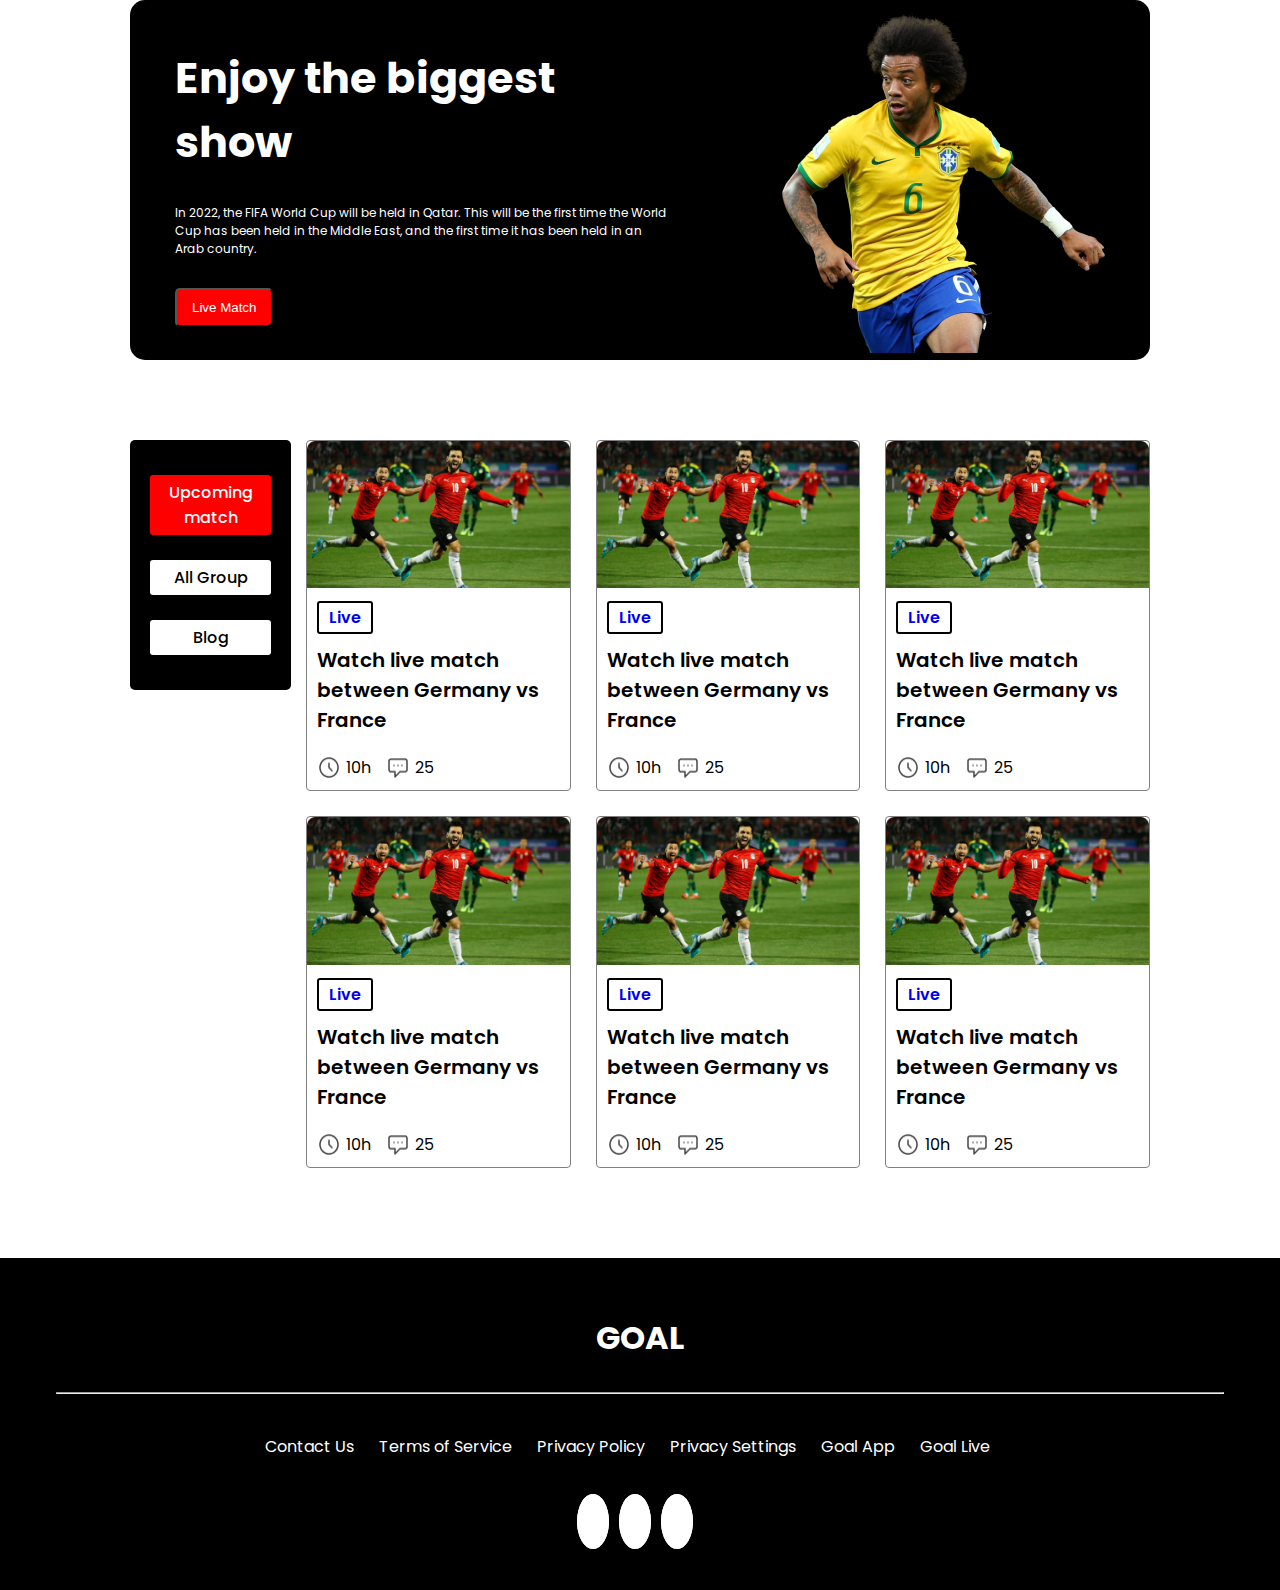
==== upcoming.html @ 7a88d8f7 "html file added" ====
<!DOCTYPE html>
<html lang="en">

<head>
    <meta charset="UTF-8">
    <meta http-equiv="X-UA-Compatible" content="IE=edge">
    <meta name="viewport" content="width=device-width, initial-scale=1.0">
    <link rel="stylesheet" href="https://cdnjs.cloudflare.com/ajax/libs/font-awesome/6.1.1/css/all.min.css"
        integrity="sha512-KfkfwYDsLkIlwQp6LFnl8zNdLGxu9YAA1QvwINks4PhcElQSvqcyVLLD9aMhXd13uQjoXtEKNosOWaZqXgel0g=="
        crossorigin="anonymous" referrerpolicy="no-referrer" />
    <link rel="preconnect" href="https://fonts.googleapis.com">
    <link rel="preconnect" href="https://fonts.gstatic.com" crossorigin>
    <link
        href="https://fonts.googleapis.com/css2?family=Poppins:wght@400;600;700&family=Quicksand&family=Roboto+Condensed&family=Wendy+One&display=swap"
        rel="stylesheet">
    <link rel="stylesheet" href="style.css">
    <title>FIFA-Worldcup</title>
</head>

<body>

    <!-- Header section start -->
    <header class="mx-130 flex-container">
        <div class="header__left">
            <h1 class="title">Enjoy the biggest show</h1>
            <p>In 2022, the FIFA World Cup will be held in Qatar. This will be the first time the World Cup has been
                held in the Middle East, and the first time it has been held in an Arab country. </p>
            <button>Live Match <i class="fa-solid fa-angle-right"></i></button>

        </div>
        <div class="header__right">
            <img src="images/Banner Image.png" alt="">
        </div>
    </header>

    <!-- Header section end -->

    <!-- Section start -->
    <section class="mx-130 ">
        <aside>
            <nav>
                <ul>
                    <li class="active"> <a href="upcoming.html">Upcoming match</a></li>
                    <li> <a href="all.html">All Group</a></li>
                    <li> <a href="index.html">Blog</a></li>

                </ul>
            </nav>
        </aside>
        <main>

            <div class="card">
                <img class="card-image" src="images/Blog Image.png" alt="">
                <div class="card-body">
                    <a href="#">Live</a>
                    <h2 class="card-title">Watch live match between Germany vs France</h2>
                </div>


                <div class="card-footer">
                    <div class="flex-container mr-15 m-flex">
                        <img src="icon/Time Icon.png" alt="">
                        <p>10h</p>
                    </div>
                    <div class="flex-container m-flex">
                        <img src="icon/Chat Icon.png" alt="">
                        <p>25</p>
                    </div>
                </div>



            </div>
            <div class="card">
                <img class="card-image" src="images/Blog Image.png" alt="">
                <div class="card-body">
                    <a href="#">Live</a>
                    <h2 class="card-title">Watch live match between Germany vs France</h2>
                </div>


                <div class="card-footer">
                    <div class="flex-container mr-15 m-flex">
                        <img src="icon/Time Icon.png" alt="">
                        <p>10h</p>
                    </div>
                    <div class="flex-container m-flex">
                        <img src="icon/Chat Icon.png" alt="">
                        <p>25</p>
                    </div>
                </div>



            </div>
            <div class="card">
                <img class="card-image" src="images/Blog Image.png" alt="">
                <div class="card-body">
                    <a href="#">Live</a>
                    <h2 class="card-title">Watch live match between Germany vs France</h2>
                </div>


                <div class="card-footer">
                    <div class="flex-container mr-15 m-flex">
                        <img src="icon/Time Icon.png" alt="">
                        <p>10h</p>
                    </div>
                    <div class="flex-container m-flex">
                        <img src="icon/Chat Icon.png" alt="">
                        <p>25</p>
                    </div>
                </div>



            </div>
            <div class="card">
                <img class="card-image" src="images/Blog Image.png" alt="">
                <div class="card-body">
                    <a href="#">Live</a>
                    <h2 class="card-title">Watch live match between Germany vs France</h2>
                </div>


                <div class="card-footer">
                    <div class="flex-container mr-15 m-flex">
                        <img src="icon/Time Icon.png" alt="">
                        <p>10h</p>
                    </div>
                    <div class="flex-container m-flex">
                        <img src="icon/Chat Icon.png" alt="">
                        <p>25</p>
                    </div>
                </div>



            </div>
            <div class="card">
                <img class="card-image" src="images/Blog Image.png" alt="">
                <div class="card-body">
                    <a href="#">Live</a>
                    <h2 class="card-title">Watch live match between Germany vs France</h2>
                </div>


                <div class="card-footer">
                    <div class="flex-container mr-15 m-flex">
                        <img src="icon/Time Icon.png" alt="">
                        <p>10h</p>
                    </div>
                    <div class="flex-container m-flex">
                        <img src="icon/Chat Icon.png" alt="">
                        <p>25</p>
                    </div>
                </div>



            </div>
            <div class="card">
                <img class="card-image" src="images/Blog Image.png" alt="">
                <div class="card-body">
                    <a href="#">Live</a>
                    <h2 class="card-title">Watch live match between Germany vs France</h2>
                </div>


                <div class="card-footer">
                    <div class="flex-container mr-15 m-flex">
                        <img src="icon/Time Icon.png" alt="">
                        <p>10h</p>
                    </div>
                    <div class="flex-container m-flex">
                        <img src="icon/Chat Icon.png" alt="">
                        <p>25</p>
                    </div>
                </div>



            </div>

        </main>

    </section>
    <div class="view">
        <a href="">View All</a>

    </div>
    <!-- Section End-->

    <footer>
        <div class="footer-title">
            <h1>GOAL</h1>
        </div>
        <hr>
        <nav class="footer-menu">
            <ul class="flex-container">
                <li><a href="">Contact Us</a></li>
                <li><a href="">Terms of Service</a></li>
                <li><a href="">Privacy Policy</a></li>
                <li><a href="">Privacy Settings</a></li>
                <li><a href="">Goal App</a></li>
                <li><a href="">Goal Live</a></li>
            </ul>
        </nav>
        <div class="social">
            <a href="https://www.facebook.com/"><i class="fa-brands fa-facebook"></i></a>
            <a href="https://twitter.com/"><i class="fa-brands fa-twitter"></i></a>
            <a href="https://instagram.com/"><i class="fa-brands fa-instagram"></i></a>



        </div>
    </footer>
</body>

</html>
---- style.css ----
* {
    margin: 0;
    padding: 0;

}

body {
    font-family: 'Poppins', sans-serif;
}

.flex-container {
    display: flex;
}

.mx-130 {
    margin: 0 130px;
}




header {
    background-color: black;
    color: white;
    display: flex;
    align-items: center;
    justify-content: center;
    margin-top: 42px;
    padding: 13px 45px 0;
    border-radius: 15px;

}


.header__left {
    padding-right: 40px;

}

.header__left .title {
    font-size: 43px;
    font-weight: 700;
    padding-bottom: 30px;

}

.header__left p {
    font-size: 12px;
    font-weight: 400;
    padding-bottom: 30px;
}

.header__left button {
    color: white;
    background-color: red;
    padding: 10px 15px;
    border-radius: 5px;
}

.header__right {
    padding-left: 70px;

}

section {
    display: flex;
    margin-top: 55px !important;
}

aside {
    width: 300px;
    padding: 25px 0;
    margin-right: 15px;

}

aside ul {
    background-color: black;
    list-style: none;
    border-radius: 5px;
    padding: 10px;
}

aside ul li {
    background-color: white;
    margin: 25px 10px;
    padding: 5px;
    border-radius: 3px;
    text-align: center;
}

aside ul li a {
    text-decoration: none;
    color: black;
    font-weight: 500;
}

.active {
    background-color: red;
}

.active a {
    color: white;
}

main {
    padding: 25px 0;
    display: grid;
    grid-template-columns: repeat(3, 1fr);
    gap: 25px;
}

.card {
    border: 1px grey solid;
    border-radius: 4px;

}

.card-image {
    width: 100%;
}

.card-body {
    padding: 10px;
}

.card-body a {
    text-decoration: none;
    font-weight: 600;
    border: 2px black solid;
    border-radius: 3px;
    padding: 3px 10px;

}

.card-title {
    font-size: 20px;
    font-weight: 600;
    margin-top: 15px;
}

.card-footer {
    display: flex;
    align-items: center;
    padding: 10px;
}

.card-footer img {
    padding-right: 5px;
}

.mr-15 {
    margin-right: 15px;
}

.view {
    visibility: hidden;
}

footer {
    background-color: black;
    color: white;
    text-align: center;
    padding: 56px;
    margin-top: 40px;
}

footer hr {
    margin-bottom: 40px;
    background-color: gray;
    color: gray;
}

.footer-title {
    margin-bottom: 30px;
}

.footer-menu {
    margin-bottom: 30px;
}

.footer-menu ul {
    list-style: none;
    align-items: center;
    justify-content: center;

}

.footer-menu ul li {
    padding-right: 25px;
}

.footer-menu ul li a {
    text-decoration: none;
    color: white;

}

.social {
    margin-top: 50px;
}

.social a {
    color: black;
    padding: 15px;
    border: 1px white solid;
    border-radius: 100%;
    margin-right: 10px;
    background-color: white;

}



/* Small devices (portrait tablets and large phones, 600px and up) */
@media only screen and (max-width: 600px) {

    .mx-130 {
        margin: 25px 15px;
    }


    header {
        margin-top: 12px;
        padding: 15px 25px;
        border-radius: 10px;


    }


    .header__left {
        padding-right: 5px;
        width: 50%;

    }

    .header__left .title {
        font-size: 20px;
        font-weight: 700;
        padding-bottom: 20px;

    }

    .header__left p {
        font-size: 10px;
        font-weight: 400;
        padding-bottom: 20px;
    }

    .header__left button {
        padding: 5px 10px;
        border-radius: 5px;
    }

    .header__right {
        padding-left: 25px;
        width: 50%;

    }

    .header__right img {
        width: 90%;
    }

    section {
        display: block;
        margin-top: -15px !important;
    }

    aside {

        width: 95%;
        padding: 10px 0;

    }

    aside ul {
        display: flex;
        align-items: center;
        justify-content: space-between;
        background-color: white;
        list-style: none;
        border-radius: 5px;
        padding: 18px 0;
    }

    aside ul li {
        background-color: white;
        border: 2px black solid;
        font-size: 14px;
        padding: 15px 40px;
        border-radius: 5px;

    }

    .active {
        padding: 15px 45px;
    }

    main {
        padding: 0;
        display: grid;
        grid-template-columns: repeat(2, 1fr);
        gap: 15px;
    }


    .card-title {
        font-size: 18px;
        margin-top: 15px;
    }

    .view {
        visibility: visible;
        display: flex;
        justify-content: center;
        align-items: center;


    }

    .view a {
        text-decoration: none;
        border: 1px red solid;
        color: white;
        background-color: red;
        padding: 5px 10px;
        border-radius: 5px;

    }

    footer {
        padding: 46px;
    }

    footer hr {
        margin-bottom: 30px;
    }

    .footer-title {
        margin-bottom: 20px;
    }

    .footer-menu {
        margin-bottom: 20px;
    }


    .footer-menu ul li {
        padding-right: 15px;
    }

    .footer-menu ul li a {
        font-size: 10px;

    }

    .social {
        margin-top: 30px;
    }

}


/* Small devices (portrait tablets and large phones, 400px and up) */
@media only screen and (max-width: 400px) {

    .mx-130 {
        margin: 25px 15px;
    }

    .flex-container {
        display: block;
        text-align: center;

    }

    .header__left {
        width: 100%;
        margin-bottom: 20px;

    }

    .header__left .title {
        padding: 20px;


    }

    .header__right {
        width: 100%;

    }

    section {
        display: block;
        margin-top: -25px !important;
    }

    aside {
        width: 200px;
        padding: 25px 0;
        margin: 0 auto;

    }

    aside ul {
        display: block;
        background-color: black;
        padding: 5px;
    }

    aside ul li,
    .active {
        padding: 5px 10px;

    }

    main {

        grid-template-columns: repeat(1, 1fr);
    }

    .card-footer {
        display: flex;
        align-items: center;
        padding: 5px;
    }

    .card-footer img {
        padding-right: 5px;
    }

    .m-flex {
        display: flex;

    }

    .view {
        display: none;
    }


    footer {
        padding: 30px;

    }

    .footer-menu ul li {
        padding-right: 0px;
    }

    .footer-menu ul li a {
        font-size: 14px;

    }

    .social {
        margin-top: 30px;
    }

}
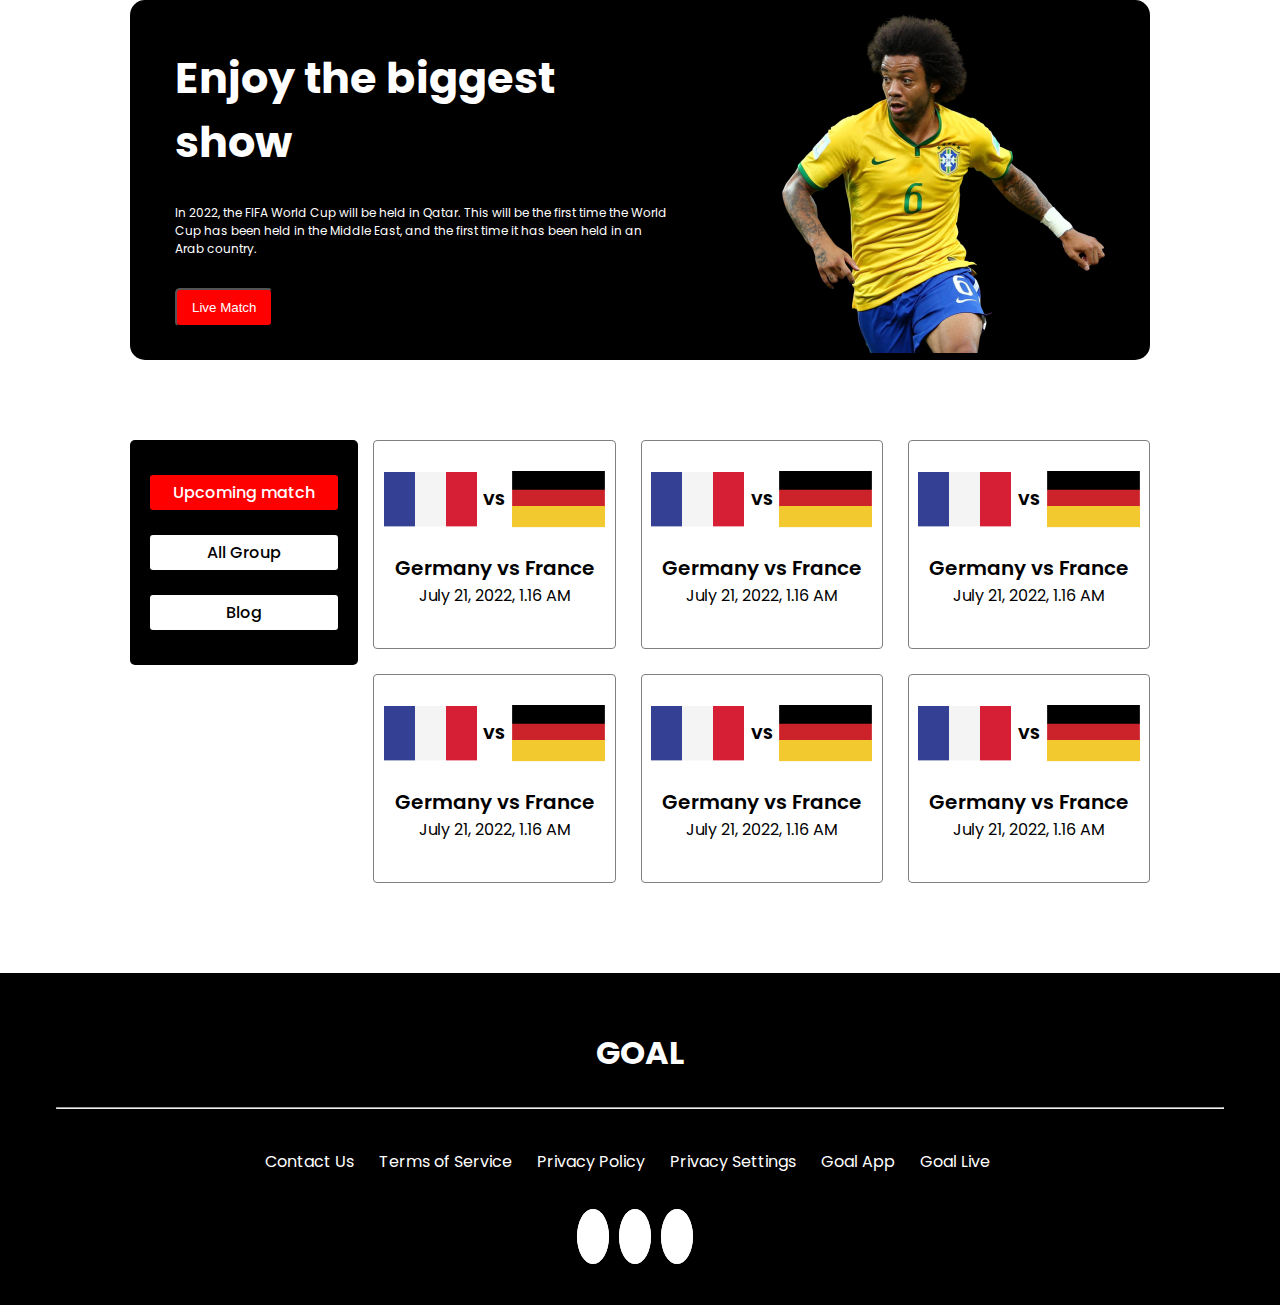
==== commit 179a0694: "Final File completed" ====
--- a/upcoming.html
+++ b/upcoming.html
@@ -14,7 +14,8 @@
         href="https://fonts.googleapis.com/css2?family=Poppins:wght@400;600;700&family=Quicksand&family=Roboto+Condensed&family=Wendy+One&display=swap"
         rel="stylesheet">
     <link rel="stylesheet" href="style.css">
-    <title>FIFA-Worldcup</title>
+    <link rel="shortcut icon" href="icon/favicon.webp" type="image/x-icon">
+    <title>Upcoming Matches of FIFA Worldcup</title>
 </head>
 
 <body>
@@ -41,7 +42,7 @@
             <nav>
                 <ul>
                     <li class="active"> <a href="upcoming.html">Upcoming match</a></li>
-                    <li> <a href="all.html">All Group</a></li>
+                    <li> <a href="#">All Group</a></li>
                     <li> <a href="index.html">Blog</a></li>
 
                 </ul>
@@ -49,138 +50,92 @@
         </aside>
         <main>
 
-            <div class="card">
-                <img class="card-image" src="images/Blog Image.png" alt="">
-                <div class="card-body">
-                    <a href="#">Live</a>
-                    <h2 class="card-title">Watch live match between Germany vs France</h2>
+            <div class="card vs-match">
+
+                <div class="card-image flex-container card-vs">
+                    <img src="images/Flag.png" alt="">
+                    <p>VS</p>
+                    <img src="images/germany Flag.png" alt="">
                 </div>
 
-
-                <div class="card-footer">
-                    <div class="flex-container mr-15 m-flex">
-                        <img src="icon/Time Icon.png" alt="">
-                        <p>10h</p>
-                    </div>
-                    <div class="flex-container m-flex">
-                        <img src="icon/Chat Icon.png" alt="">
-                        <p>25</p>
-                    </div>
+                <div class="card-body">
+                    <h2 class="card-title">Germany vs France</h2>
+                    <p>July 21, 2022, 1.16 AM</p>
                 </div>
 
+            </div>
+            <div class="card vs-match">
+
+                <div class="card-image flex-container card-vs">
+                    <img src="images/Flag.png" alt="">
+                    <p>VS</p>
+                    <img src="images/germany Flag.png" alt="">
+                </div>
+
+                <div class="card-body">
+                    <h2 class="card-title">Germany vs France</h2>
+                    <p>July 21, 2022, 1.16 AM</p>
+                </div>
+
+            </div>
+            <div class="card vs-match">
+
+                <div class="card-image flex-container card-vs">
+                    <img src="images/Flag.png" alt="">
+                    <p>VS</p>
+                    <img src="images/germany Flag.png" alt="">
+                </div>
+
+                <div class="card-body">
+                    <h2 class="card-title">Germany vs France</h2>
+                    <p>July 21, 2022, 1.16 AM</p>
+                </div>
+
+            </div>
+            <div class="card vs-match">
+
+                <div class="card-image flex-container card-vs">
+                    <img src="images/Flag.png" alt="">
+                    <p>VS</p>
+                    <img src="images/germany Flag.png" alt="">
+                </div>
+
+                <div class="card-body">
+                    <h2 class="card-title">Germany vs France</h2>
+                    <p>July 21, 2022, 1.16 AM</p>
+                </div>
+
+            </div>
+            <div class="card vs-match">
+
+                <div class="card-image flex-container card-vs">
+                    <img src="images/Flag.png" alt="">
+                    <p>VS</p>
+                    <img src="images/germany Flag.png" alt="">
+                </div>
+
+                <div class="card-body">
+                    <h2 class="card-title">Germany vs France</h2>
+                    <p>July 21, 2022, 1.16 AM</p>
+                </div>
+
+            </div>
+            <div class="card vs-match">
+
+                <div class="card-image flex-container card-vs">
+                    <img src="images/Flag.png" alt="">
+                    <p>VS</p>
+                    <img src="images/germany Flag.png" alt="">
+                </div>
+
+                <div class="card-body">
+                    <h2 class="card-title">Germany vs France</h2>
+                    <p>July 21, 2022, 1.16 AM</p>
+                </div>
+
+            </div>
 
 
-            </div>
-            <div class="card">
-                <img class="card-image" src="images/Blog Image.png" alt="">
-                <div class="card-body">
-                    <a href="#">Live</a>
-                    <h2 class="card-title">Watch live match between Germany vs France</h2>
-                </div>
-
-
-                <div class="card-footer">
-                    <div class="flex-container mr-15 m-flex">
-                        <img src="icon/Time Icon.png" alt="">
-                        <p>10h</p>
-                    </div>
-                    <div class="flex-container m-flex">
-                        <img src="icon/Chat Icon.png" alt="">
-                        <p>25</p>
-                    </div>
-                </div>
-
-
-
-            </div>
-            <div class="card">
-                <img class="card-image" src="images/Blog Image.png" alt="">
-                <div class="card-body">
-                    <a href="#">Live</a>
-                    <h2 class="card-title">Watch live match between Germany vs France</h2>
-                </div>
-
-
-                <div class="card-footer">
-                    <div class="flex-container mr-15 m-flex">
-                        <img src="icon/Time Icon.png" alt="">
-                        <p>10h</p>
-                    </div>
-                    <div class="flex-container m-flex">
-                        <img src="icon/Chat Icon.png" alt="">
-                        <p>25</p>
-                    </div>
-                </div>
-
-
-
-            </div>
-            <div class="card">
-                <img class="card-image" src="images/Blog Image.png" alt="">
-                <div class="card-body">
-                    <a href="#">Live</a>
-                    <h2 class="card-title">Watch live match between Germany vs France</h2>
-                </div>
-
-
-                <div class="card-footer">
-                    <div class="flex-container mr-15 m-flex">
-                        <img src="icon/Time Icon.png" alt="">
-                        <p>10h</p>
-                    </div>
-                    <div class="flex-container m-flex">
-                        <img src="icon/Chat Icon.png" alt="">
-                        <p>25</p>
-                    </div>
-                </div>
-
-
-
-            </div>
-            <div class="card">
-                <img class="card-image" src="images/Blog Image.png" alt="">
-                <div class="card-body">
-                    <a href="#">Live</a>
-                    <h2 class="card-title">Watch live match between Germany vs France</h2>
-                </div>
-
-
-                <div class="card-footer">
-                    <div class="flex-container mr-15 m-flex">
-                        <img src="icon/Time Icon.png" alt="">
-                        <p>10h</p>
-                    </div>
-                    <div class="flex-container m-flex">
-                        <img src="icon/Chat Icon.png" alt="">
-                        <p>25</p>
-                    </div>
-                </div>
-
-
-
-            </div>
-            <div class="card">
-                <img class="card-image" src="images/Blog Image.png" alt="">
-                <div class="card-body">
-                    <a href="#">Live</a>
-                    <h2 class="card-title">Watch live match between Germany vs France</h2>
-                </div>
-
-
-                <div class="card-footer">
-                    <div class="flex-container mr-15 m-flex">
-                        <img src="icon/Time Icon.png" alt="">
-                        <p>10h</p>
-                    </div>
-                    <div class="flex-container m-flex">
-                        <img src="icon/Chat Icon.png" alt="">
-                        <p>25</p>
-                    </div>
-                </div>
-
-
-
-            </div>
 
         </main>
 
--- a/style.css
+++ b/style.css
@@ -16,7 +16,7 @@
     margin: 0 130px;
 }
 
-
+/* header css start */
 
 
 header {
@@ -57,11 +57,19 @@
     border-radius: 5px;
 }
 
+.header__left button:hover {
+    color: red;
+    background-color: white;
+    padding: 10px 20px;
+    transition: color 1s, padding 2s;
+}
+
 .header__right {
     padding-left: 70px;
 
 }
 
+/* section css start */
 section {
     display: flex;
     margin-top: 55px !important;
@@ -103,13 +111,19 @@
     color: white;
 }
 
+
+/* aside css end */
+
+/* main css start */
 main {
     padding: 25px 0;
     display: grid;
     grid-template-columns: repeat(3, 1fr);
     gap: 25px;
-}
-
+    width: 100%;
+}
+
+/* card css  */
 .card {
     border: 1px grey solid;
     border-radius: 4px;
@@ -153,10 +167,14 @@
     margin-right: 15px;
 }
 
+
+/* view button for tablet */
 .view {
     visibility: hidden;
 }
 
+
+/* footer css */
 footer {
     background-color: black;
     color: white;
@@ -208,6 +226,21 @@
     margin-right: 10px;
     background-color: white;
 
+}
+
+/* Upcoming html  CSS */
+.vs-match {
+    padding: 30px 5px;
+    text-align: center;
+}
+
+.card-vs {
+    align-items: center;
+    justify-content: space-around;
+}
+
+.card-vs p {
+    font-weight: 700;
 }
 
 
@@ -360,6 +393,14 @@
         margin-top: 30px;
     }
 
+    /* Upcoming html  CSS */
+
+    .card-vs img {
+        width: 42%;
+    }
+
+
+
 }
 
 
@@ -460,4 +501,14 @@
         margin-top: 30px;
     }
 
+    /* upcoming CSS */
+
+    .vs-match {
+        display: block;
+    }
+
+    .card-vs {
+        display: flex;
+    }
+
 }